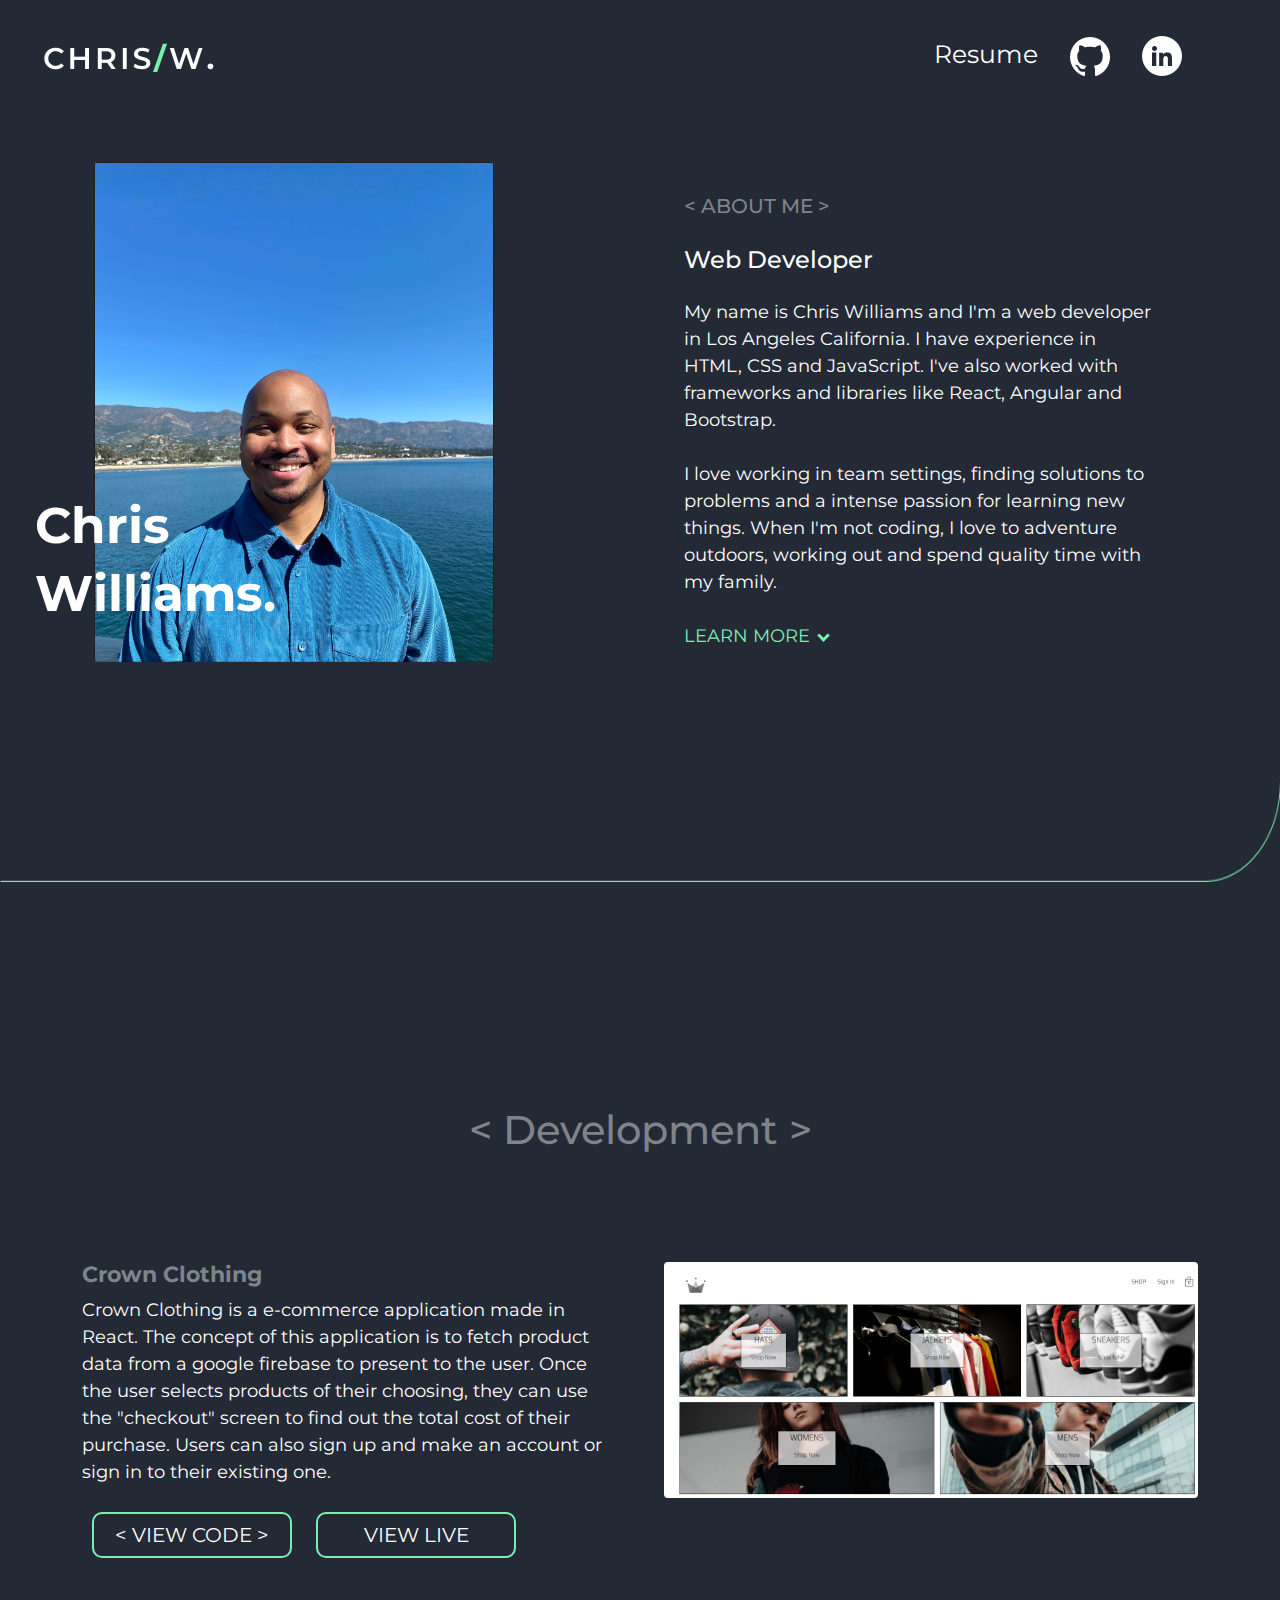
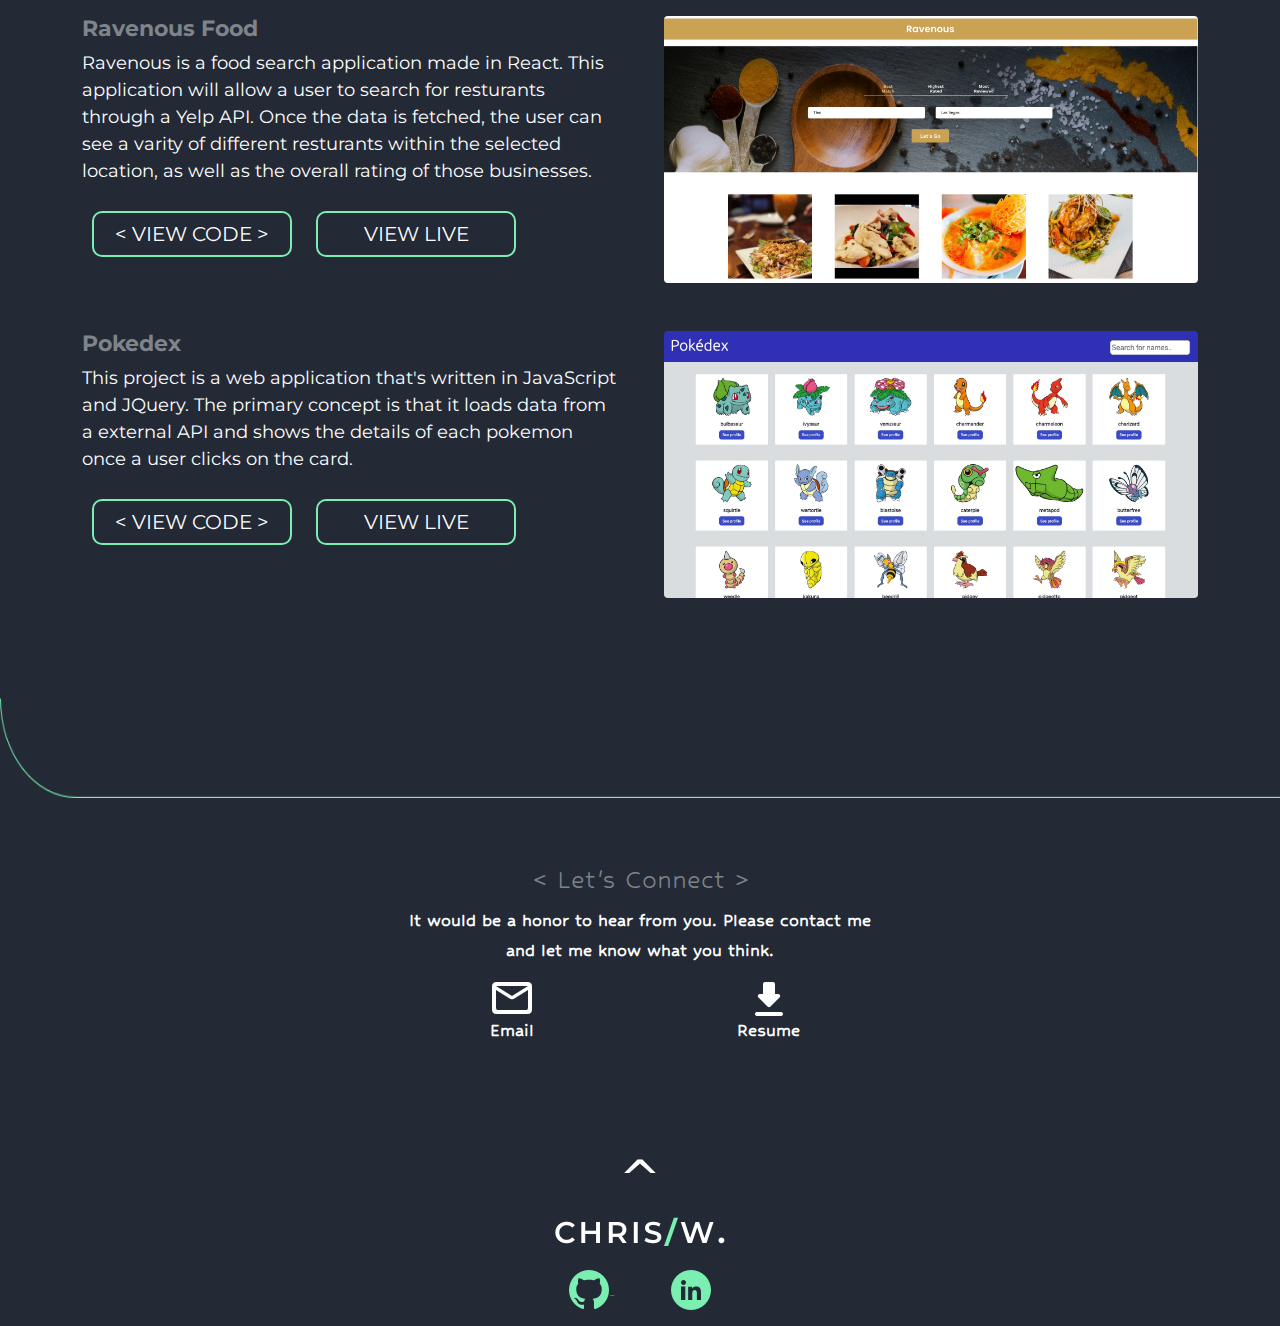
==== index.html @ 5ffc8f74 "fixing the mobile css" ====
<!DOCTYPE html>
<html lang="en">
  <head>
    <meta http-equiv="Content-Type" content="text/html; charset=UTF-8" />
    <!-- Required meta tags -->

    <meta name="viewport" content="width=device-width, initial-scale=1" />

    <!-- Bootstrap CSS -->
    <link
      href="/bootstrap.min.css"
      rel="stylesheet"
      integrity="sha384-EVSTQN3/azprG1Anm3QDgpJLIm9Nao0Yz1ztcQTwFspd3yD65VohhpuuCOmLASjC"
      crossorigin="anonymous"
      type="text/css"
    />
    <link rel="stylesheet" type="text/css" href="/css/style.css" />

    <title>Chris Williams</title>
  </head>
  <body>
    <nav class="navbar top-page">
      <div class="container">
        <a
          class="navbar-brand nav-title"
          href="http://127.0.0.1:5500/index.html#"
        >
          <img src="/utils/images/CHRIS_W..png" alt="" class="nav-icon" />
        </a>

        <ul class="nav justify-content-end" id="about-me">
          <li class="nav-item">
            <a
              class="nav-link active header"
              aria-current="page"
              href="http://127.0.0.1:5500/index.html#"
              >Resume</a
            >
          </li>
          <li class="nav-item">
            <a
              class="nav-link header"
              href="https://github.com/Chriswilliams231"
              target="_blank"
            >
              <img src="./utils/images/git.png" alt="" />
            </a>
          </li>
          <li class="nav-item">
            <a
              class="nav-link header"
              href="https://www.linkedin.com/in/chris-williams-71845920b/"
              target="_blank"
              ><img src="./utils/images/linkedn.png" alt=""
            /></a>
          </li>
        </ul>
      </div>
    </nav>
    <!-- About Me section -->
    <section>
      <div class="container px-4">
        <div class="row gx-4">
          <div class="col">
            <div class="card bg-dark text-white profile">
              <div>
                <h3 class="card-title profile-name">Chris</h3>
                <h3 class="card-text profile-name">Williams.</h3>
              </div>
            </div>
          </div>
          <div class="col">
            <div class="card p-3 about-me">
              <div class="card-body about-descript">
                <h5 class="card-title">
                  <span><</span> ABOUT ME <span>></span>
                </h5>
                <br />
                <h4 class="card-subtitle profession-title">Web Developer</h4>
                <br />
                <p class="card-text body-text">
                  My name is Chris Williams and I'm a web developer in Los
                  Angeles California. I have experience in HTML, CSS and
                  JavaScript. I've also worked with frameworks and libraries
                  like React, Angular and Bootstrap.
                  <br />
                  <br />
                  I love working in team settings, finding solutions to problems
                  and a intense passion for learning new things. When I'm not
                  coding, I love to adventure outdoors, working out and spend
                  quality time with my family.
                  <br />
                  <br />
                  <a href="#development-section" class="card-link"
                    >LEARN MORE <i class="arrow down"></i>
                  </a>
                </p>
              </div>
            </div>
          </div>
        </div>
      </div>
      <div class="curved-line">
        <img
          src="./utils/images/green-curved-line-1.png"
          alt=""
          class="curved-line-img"
        />
      </div>
    </section>
    <br />

    <!-- Development Projects -->
    <section>
      <div class="container overflow-hidden projects">
        <h2 class="development-title" id="development-section">
          <span><</span> Development <span>></span>
        </h2>
        <div class="row gx-5 project-details">
          <div class="col">
            <h5 class="card-title project-title">Crown Clothing</h5>
            <p class="card-text project-text">
              Crown Clothing is a e-commerce application made in React. The
              concept of this application is to fetch product data from a google
              firebase to present to the user. Once the user selects products of
              their choosing, they can use the "checkout" screen to find out the
              total cost of their purchase. Users can also sign up and make an
              account or sign in to their existing one.
            </p>
            <a
              href="https://github.com/Chriswilliams231/clothing-app-react.git"
              target="_blank"
              class="btn project-btn"
              >< VIEW CODE >
            </a>
            <a
              href="https://clothing-by-crwn.netlify.app/"
              target="_blank"
              class="btn project-btn"
              >VIEW LIVE</a
            >
          </div>
          <div class="col project-img">
            <img
              src="./utils/images/crwn-clothing.jpg"
              class="rounded img-fluid project-image"
              alt="crown clothing project"
            />
          </div>
        </div>
        <br />
        <br />
        <div class="row gx-5 project-details">
          <div class="col">
            <h5 class="card-title project-title">Ravenous Food</h5>
            <p class="card-text project-text">
              Ravenous is a food search application made in React. This
              application will allow a user to search for resturants through a
              Yelp API. Once the data is fetched, the user can see a varity of
              different resturants within the selected location, as well as the
              overall rating of those businesses.
            </p>
            <a
              href="https://github.com/Chriswilliams231/ravenous_react_app.git"
              target="_blank"
              class="btn project-btn"
              >< VIEW CODE ></a
            >
            <a
              href="https://ravenous-food.netlify.app/"
              target="_blank"
              class="btn project-btn"
              >VIEW LIVE</a
            >
          </div>
          <div class="col project-image">
            <img
              src="./utils/images/Ravenous-Food.jpg"
              class="rounded img-fluid float-end"
              alt="..."
            />
          </div>
        </div>
        <br />
        <br />
        <div class="row gx-5 project-details">
          <div class="col float-end">
            <h5 class="card-title project-title">Pokedex</h5>
            <p class="card-text project-text">
              This project is a web application that's written in JavaScript and
              JQuery. The primary concept is that it loads data from a external
              API and shows the details of each pokemon once a user clicks on
              the card.
            </p>
            <a
              href="https://github.com/Chriswilliams231/simple-js-app"
              target="_blank"
              class="btn btn-outline-primary project-btn"
              >< VIEW CODE ></a
            >
            <a
              href="https://chriswilliams231.github.io/simple-js-app/"
              target="_blank"
              class="btn project-btn"
              >VIEW LIVE</a
            >
          </div>
          <div class="col project-image">
            <img
              src="./utils/images/Pokedex.v2.jpg"
              class="rounded img-fluid float-end"
              alt="..."
            />
          </div>
        </div>
      </div>
      <div class="curved-line">
        <img
          src="./utils/images/green-curve-line-2.png"
          alt=""
          class="curved-line-img"
        />
      </div>
    </section>
    <!-- The connection section -->
    <section>
      <div class="container p-5 connection">
        <div
          class="card w-50 mx-auto text-center connection-card"
          style="width: 18rem"
        >
          <div class="card-body">
            <h5 class="card-title connect-title">< Let's Connect ></h5>
            <p class="card-text">
              It would be a honor to hear from you. Please contact me and let me
              know what you think.
            </p>
            <div class="row">
              <div class="col">
                <a href="mailto:chriswilliams.web1@gmail.com" class="card-link">
                  <img
                    src="./utils/images/round_mail_outline_black_24dp.png"
                    alt=""
                  />
                </a>
              </div>
              <div class="col">
                <a href="#" class="card-link">
                  <img
                    src="./utils/images/round_download_black_24dp.png"
                    alt=""
                  />
                </a>
              </div>
            </div>
            <div class="row">
              <div class="col connect-text">
                <p>Email</p>
              </div>
              <div class="col connect-text-two">
                <p>Resume</p>
              </div>
            </div>
          </div>
        </div>
      </div>
    </section>
    <!-- Footer section -->
    <footer>
      <div class="container">
        <div class="card mx-auto text-center footer-card" style="width: 18rem">
          <div class="card-body">
            <a href="#about-me" class="card-title footer-title">^</a>
            <br />
            <img src="./utils/images/CHRIS_W..png" alt="" />
            <br />
            <br />
            <a
              href="https://github.com/Chriswilliams231"
              target="_blank"
              class="card-link footer-link"
            >
              <img src="./utils/images/Footer-git.png" alt="" />
            </a>
            <a
              href="https://www.linkedin.com/in/chris-williams/"
              target="_blank"
              class="card-link footer-link"
            >
              <img src="./utils/images/Footer-linkedn.png" alt="" />
            </a>
          </div>
        </div>
      </div>
    </footer>
    <script
      src="/bootstrap.bundle.min.js"
      integrity="sha384-MrcW6ZMFYlzcLA8Nl+NtUVF0sA7MsXsP1UyJoMp4YLEuNSfAP+JcXn/tWtIaxVXM"
      crossorigin="anonymous"
    ></script>
  </body>
</html>
---- css/style.css ----
/* These are the google fonts */
@import url("https://fonts.googleapis.com/css2?family=Hubballi&display=swap");
@import url("https://fonts.googleapis.com/css2?family=Montserrat&display=swap");
body {
  background-color: #232a36;
  overflow-y: scroll;
  scroll-behavior: smooth;
}
.nav-title {
  margin-left: -38px;
}

.top-page {
  margin-top: 20px;
}
.header {
  color: #ffffff;
  font-size: 25px;
  background: none;
  font-family: Montserrat, sans-serif;
}
.header:hover {
  color: #7befb2;
}

.profile {
  height: 500px;
  width: 400px;
  background-image: url("../utils/images/chris_profile.jpg");
  background-size: cover;
  background-repeat: no-repeat;
  margin-top: 70px;
}

.profile-name {
  position: relative;
  top: 260%;
  right: 15%;
  font-size: 50px;
  font-family: Montserrat, sans-serif;
  font-weight: bold;
}

.card-link:hover {
  color: #ffffff;
}

.about-me {
  margin-top: 70px;
  background-color: #232a36;
  font-family: Montserrat, sans-serif;
  border: none;
}
.profession-title {
  color: #ffffff;
}

.arrow {
  border: solid #7befb2;
  border-width: 0 3px 3px 0;
  display: inline-block;
  padding: 3px;
  margin-left: 4px;
  margin-bottom: 2px;
}

.project-image {
  margin-left: auto;
}

.down {
  transform: rotate(45deg);
  -webkit-transform: rotate(45deg);
}

.body-text {
  font-size: 18px;
  color: #ffffff;
}
.curved-line {
  margin-top: 100px;
}
.curved-line-img {
  width: 100%;
  height: 100px;
}
.development-title {
  text-align: center;
  font-size: 40px;
  padding-bottom: 100px;
  font-family: Montserrat, sans-serif;
  color: #7f848b;
}
.about-descript {
  color: #7f848b;
}

.about-descript a {
  text-decoration: none;
  color: #7befb2;
}

.projects {
  margin-top: 200px;
  color: #ffffff;
  font-family: Montserrat, sans-serif;
}
.project-title {
  font-size: 22px;
  font-weight: bold;
  color: #7f848b;
}
.project-text {
  color: #ffffff;
  font-size: 18px;
}
.project-btn {
  width: 200px;
  margin: 10px;
  color: #ffffff;
  border-radius: 10px;
  border: solid 2px #7befb2;
  font-size: 20px;
  font-family: Montserrat, sans-serif;
  transition: 0.4s ease-in-out;
}

a:active,
a:focus {
  outline: 0;
  border: none;
}

.project-btn:hover {
  background-color: #7befb2;
  color: #232a36;
  border: none;
}

.connect-title {
  font-size: 30px;
  color: #7f848b;
}

.connection-card {
  color: #ffffff;
  background-color: #232a36;
  border: none;
  font-family: Hubballi, sans-serif;
  font-size: 20px;
  font-weight: bold;
}

.footer-card {
  background-color: #232a36;
  border: none;
}

.footer-title {
  color: #ffffff;
  font-size: 50px;
  text-decoration: none;
}
.footer-title:hover {
  color: #7befb2;
}

.footer-link {
  padding: 20px;
}

@media (max-width: 767.98px) {
  body {
    margin: auto;
  }
  .nav-icon {
    margin-left: 70%;
  }
  .nav {
    margin: auto;
    margin-top: 10px;
  }
  .profile {
    width: auto;
  }

  .profile-name {
    left: 2%;
  }

  .about-me {
    margin: auto;
    text-align: center;
  }

  .body-text {
    font-size: 15px;
  }
  .project-btn {
    width: 10px;
    font-size: 10px;
  }

  .curved-line {
    display: none;
  }

  .project-title {
    padding: 15px;
    text-align: center;
  }
  .project-details {
    display: flex;
    flex-direction: column-reverse;
  }
  .project-text {
    font-size: 15px;
    padding: 5px;
  }

  .connect-text {
    display: flex;
    align-items: flex-start;
    justify-content: space-between;
  }

  .connect-text-two {
    margin-left: 50%;
    margin-top: -33%;
  }
}
@media (max-width: 991.98px) {
  .nav-title {
    margin-left: -20px;
  }

  .about-me {
    margin-top: 25px;
    font-size: 10px;
  }

  .profile-name {
    top: 260%;
    right: 10%;
  }
  .project-btn {
    width: 130px;
    margin: 5px;
    color: #232a36;
    border-radius: 10px;
    background-color: #7befb2;
    font-size: 13px;
    font-family: Montserrat, sans-serif;
  }
}
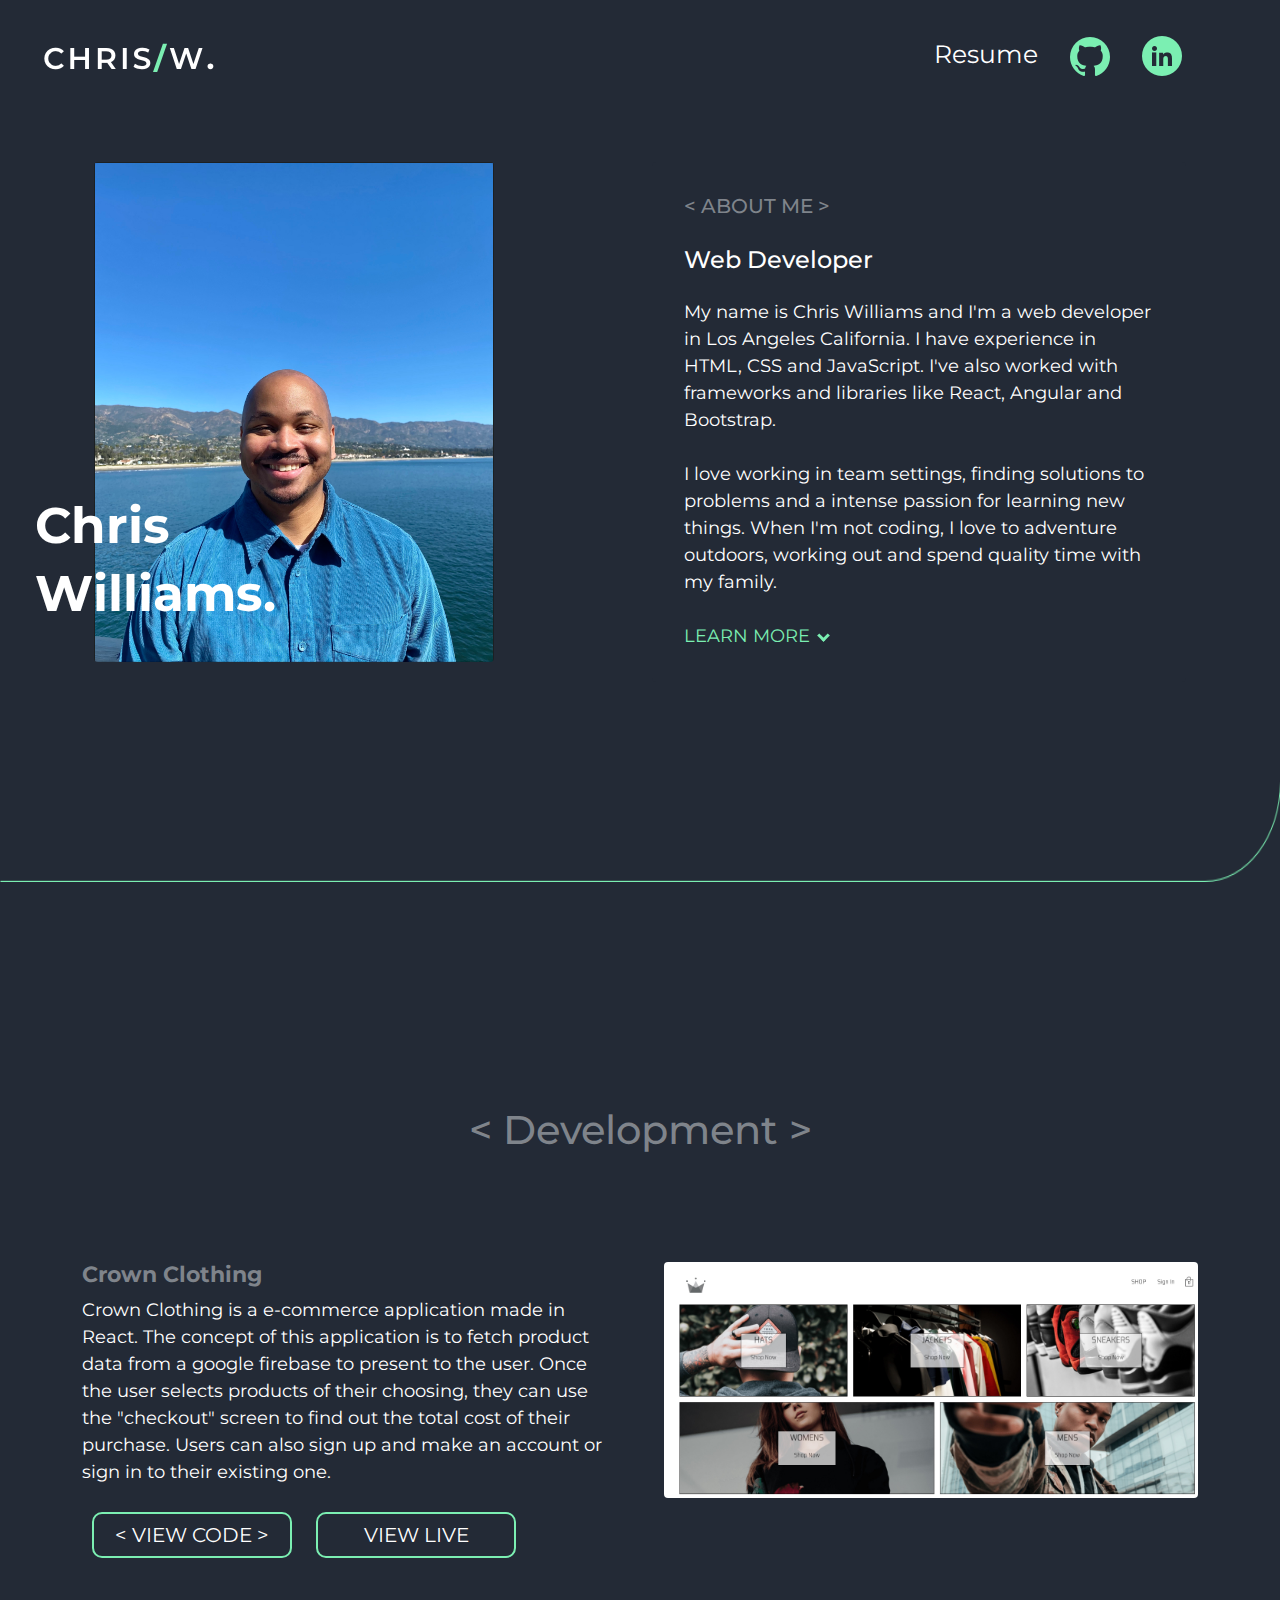
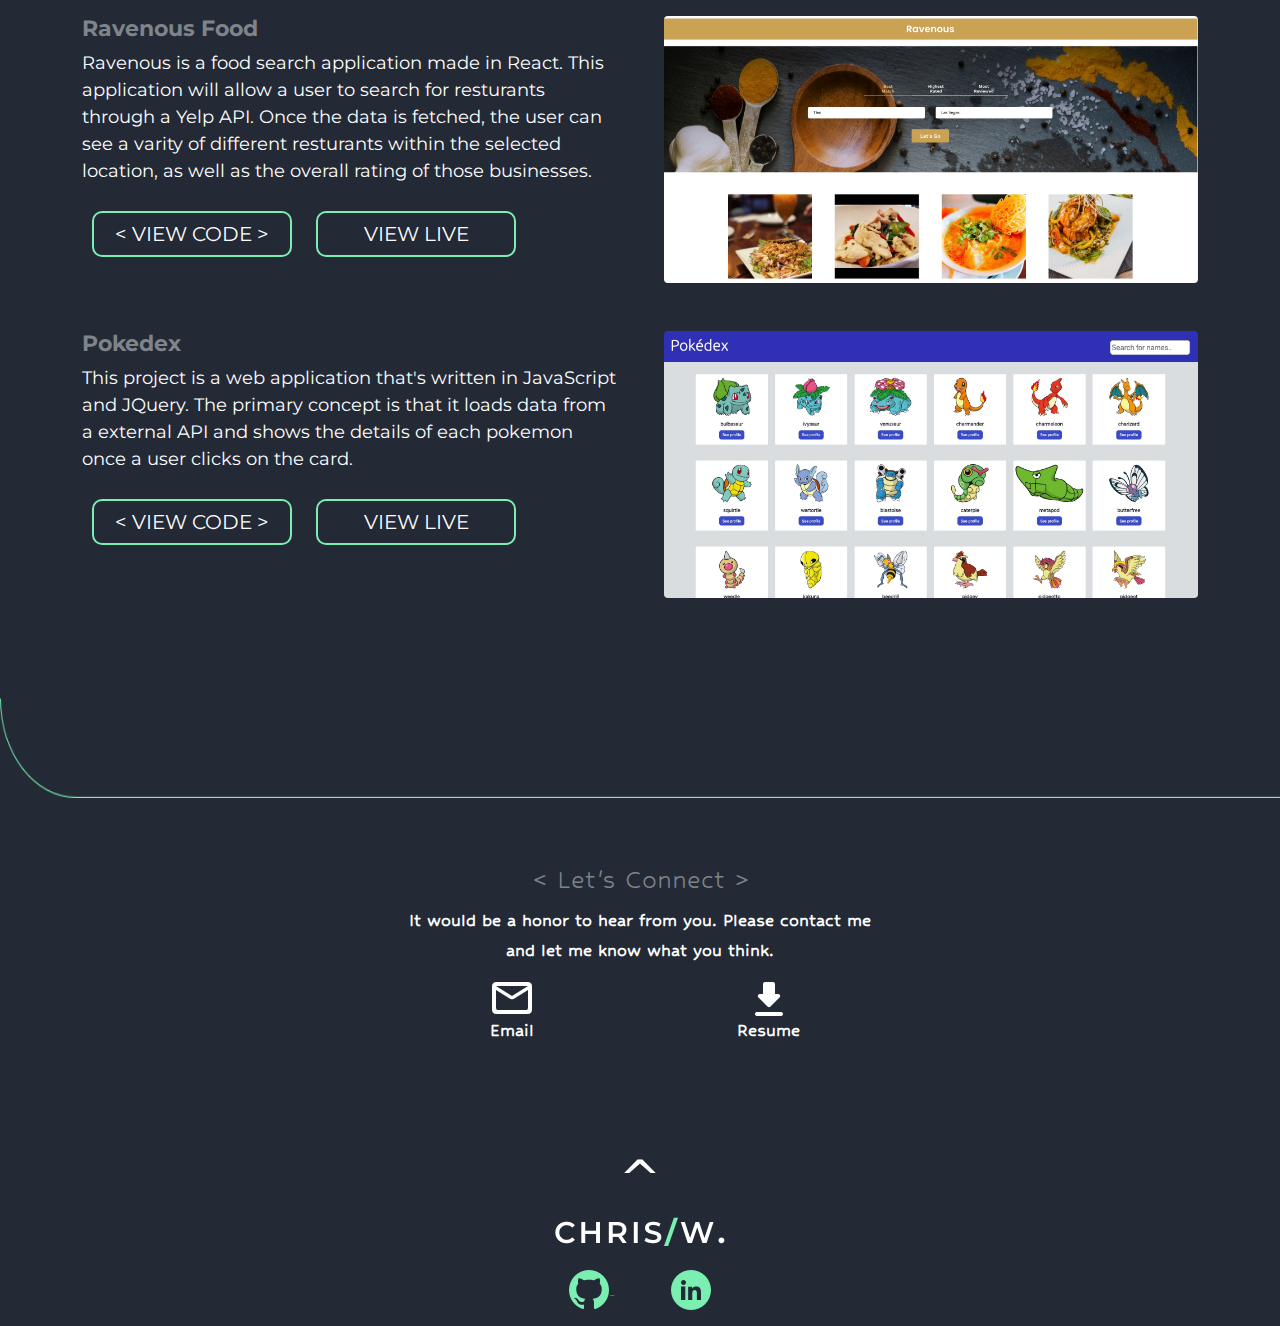
==== commit 1c0824c9: "adding small details" ====
--- a/index.html
+++ b/index.html
@@ -43,7 +43,7 @@
               href="https://github.com/Chriswilliams231"
               target="_blank"
             >
-              <img src="./utils/images/git.png" alt="" />
+              <img src="./utils/images/Footer-git.png" alt="" />
             </a>
           </li>
           <li class="nav-item">
@@ -51,7 +51,7 @@
               class="nav-link header"
               href="https://www.linkedin.com/in/chris-williams-71845920b/"
               target="_blank"
-              ><img src="./utils/images/linkedn.png" alt=""
+              ><img src="./utils/images/Footer-linkedn.png" alt=""
             /></a>
           </li>
         </ul>
@@ -136,7 +136,7 @@
             <a
               href="https://clothing-by-crwn.netlify.app/"
               target="_blank"
-              class="btn project-btn"
+              class="btn project-btn second-btn"
               >VIEW LIVE</a
             >
           </div>
@@ -169,7 +169,7 @@
             <a
               href="https://ravenous-food.netlify.app/"
               target="_blank"
-              class="btn project-btn"
+              class="btn project-btn second-btn"
               >VIEW LIVE</a
             >
           </div>
@@ -195,7 +195,7 @@
             <a
               href="https://github.com/Chriswilliams231/simple-js-app"
               target="_blank"
-              class="btn btn-outline-primary project-btn"
+              class="btn project-btn second-btn"
               >< VIEW CODE ></a
             >
             <a
--- a/css/style.css
+++ b/css/style.css
@@ -197,8 +197,11 @@
     font-size: 15px;
   }
   .project-btn {
-    width: 10px;
-    font-size: 10px;
+    font-size: 20px;
+  }
+
+  .second-btn {
+    float: right;
   }
 
   .curved-line {
@@ -218,10 +221,13 @@
     padding: 5px;
   }
 
+  .connect-title {
+    font-size: 30px;
+  }
   .connect-text {
     display: flex;
     align-items: flex-start;
-    justify-content: space-between;
+    /* justify-content: space-between; */
   }
 
   .connect-text-two {
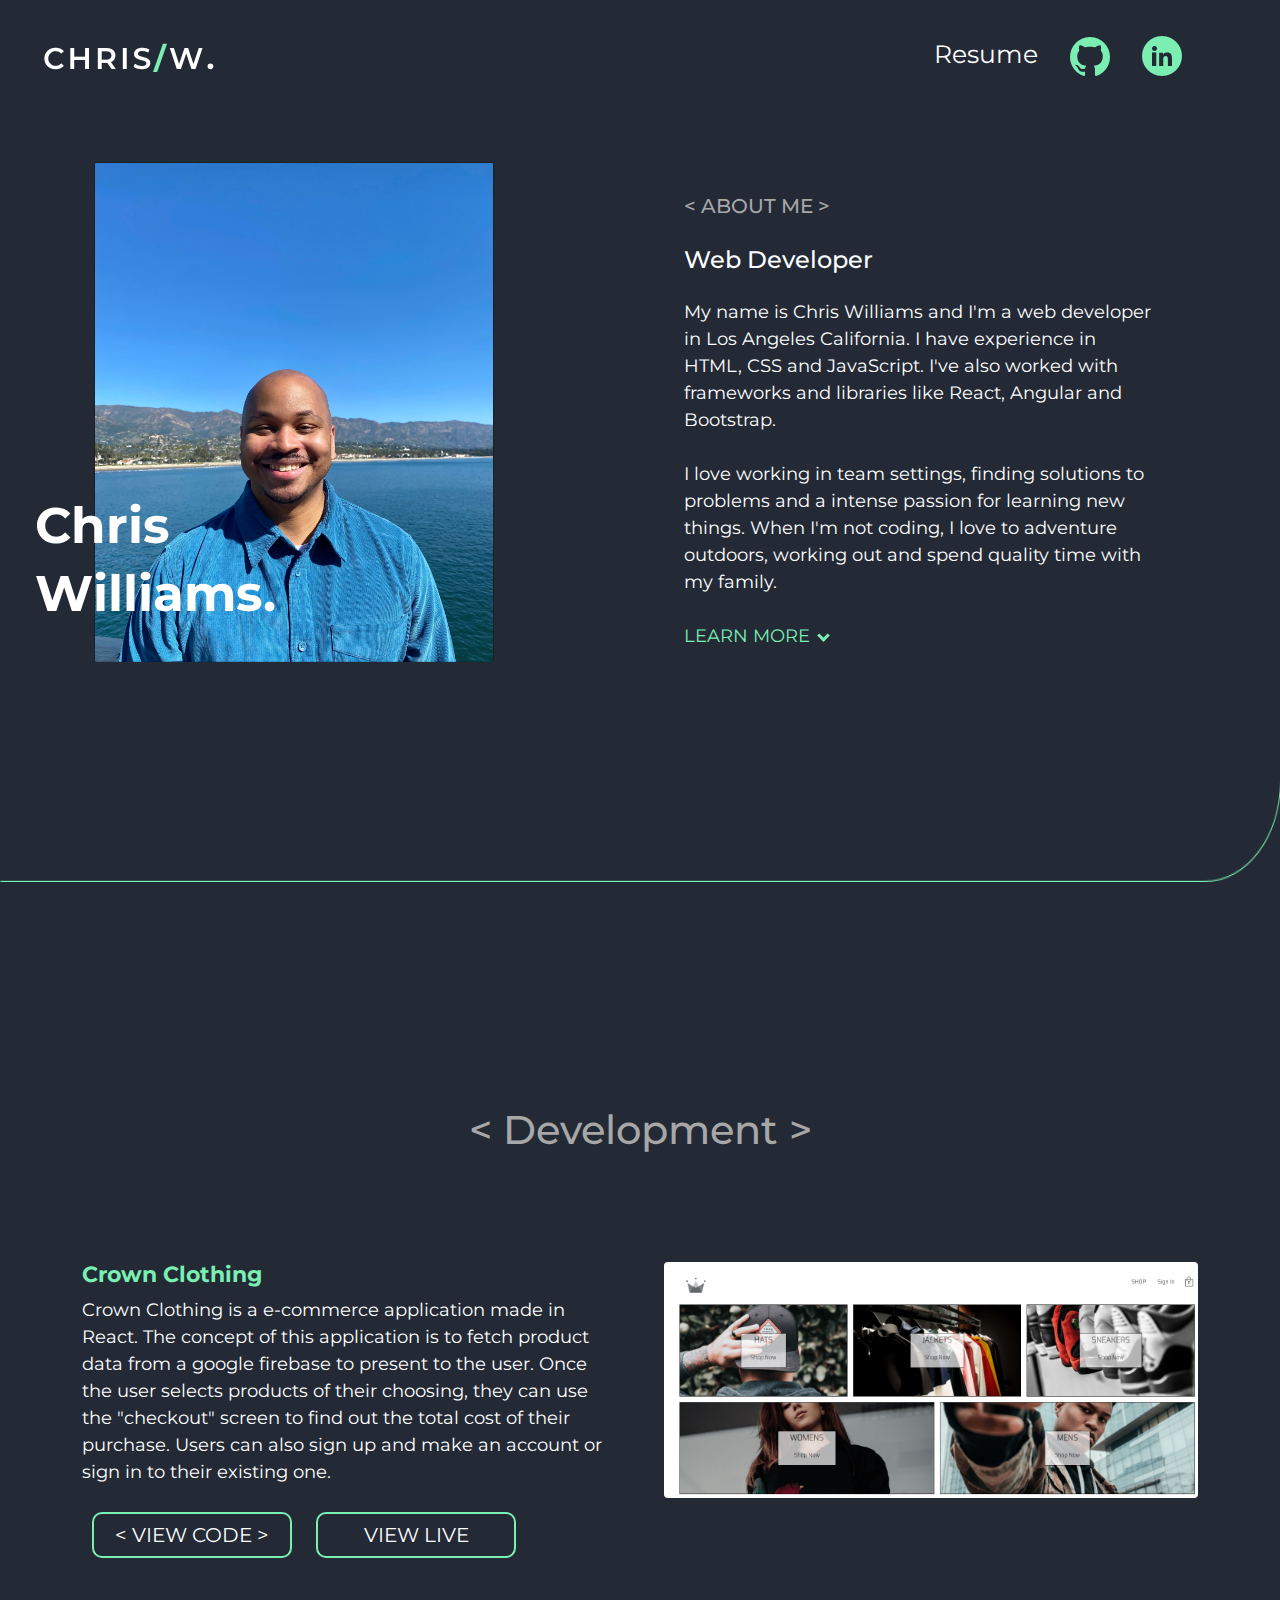
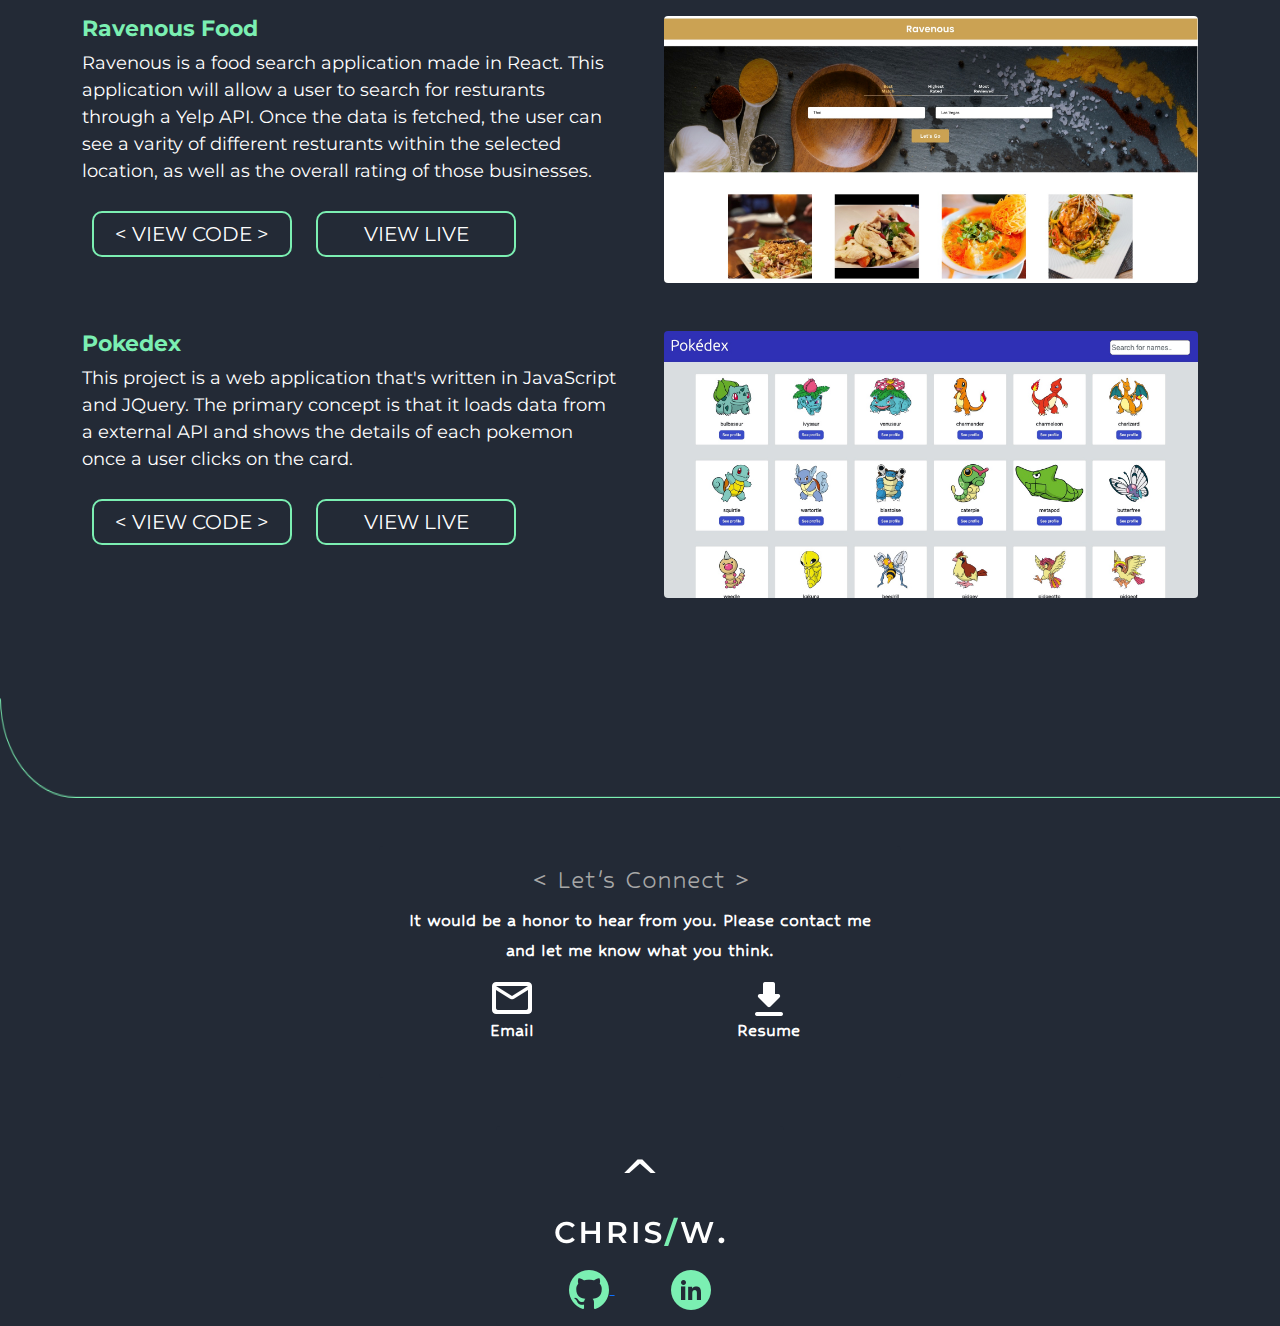
==== commit a0be9baf: "added my resume" ====
--- a/index.html
+++ b/index.html
@@ -17,6 +17,11 @@
     <link rel="stylesheet" type="text/css" href="/css/style.css" />
 
     <title>Chris Williams</title>
+    <link
+      rel="icon"
+      type="image/x-icon"
+      href="/utils/images/CW-Favicon-opt2.png"
+    />
   </head>
   <body>
     <nav class="navbar top-page">
@@ -33,7 +38,8 @@
             <a
               class="nav-link active header"
               aria-current="page"
-              href="http://127.0.0.1:5500/index.html#"
+              href="/utils/resume/Chris_Resume_7.17.22.pdf"
+              target="_blank"
               >Resume</a
             >
           </li>
@@ -245,7 +251,11 @@
                 </a>
               </div>
               <div class="col">
-                <a href="#" class="card-link">
+                <a
+                  href="/utils/resume/Chris_Resume_7.17.22.pdf"
+                  target="_blank"
+                  class="card-link"
+                >
                   <img
                     src="./utils/images/round_download_black_24dp.png"
                     alt=""
--- a/css/style.css
+++ b/css/style.css
@@ -89,10 +89,10 @@
   font-size: 40px;
   padding-bottom: 100px;
   font-family: Montserrat, sans-serif;
-  color: #7f848b;
+  color: #a7a7a7;
 }
 .about-descript {
-  color: #7f848b;
+  color: #a7a7a7;
 }
 
 .about-descript a {
@@ -108,7 +108,7 @@
 .project-title {
   font-size: 22px;
   font-weight: bold;
-  color: #7f848b;
+  color: #7befb2;
 }
 .project-text {
   color: #ffffff;
@@ -139,7 +139,7 @@
 
 .connect-title {
   font-size: 30px;
-  color: #7f848b;
+  color: #a7a7a7;
 }
 
 .connection-card {
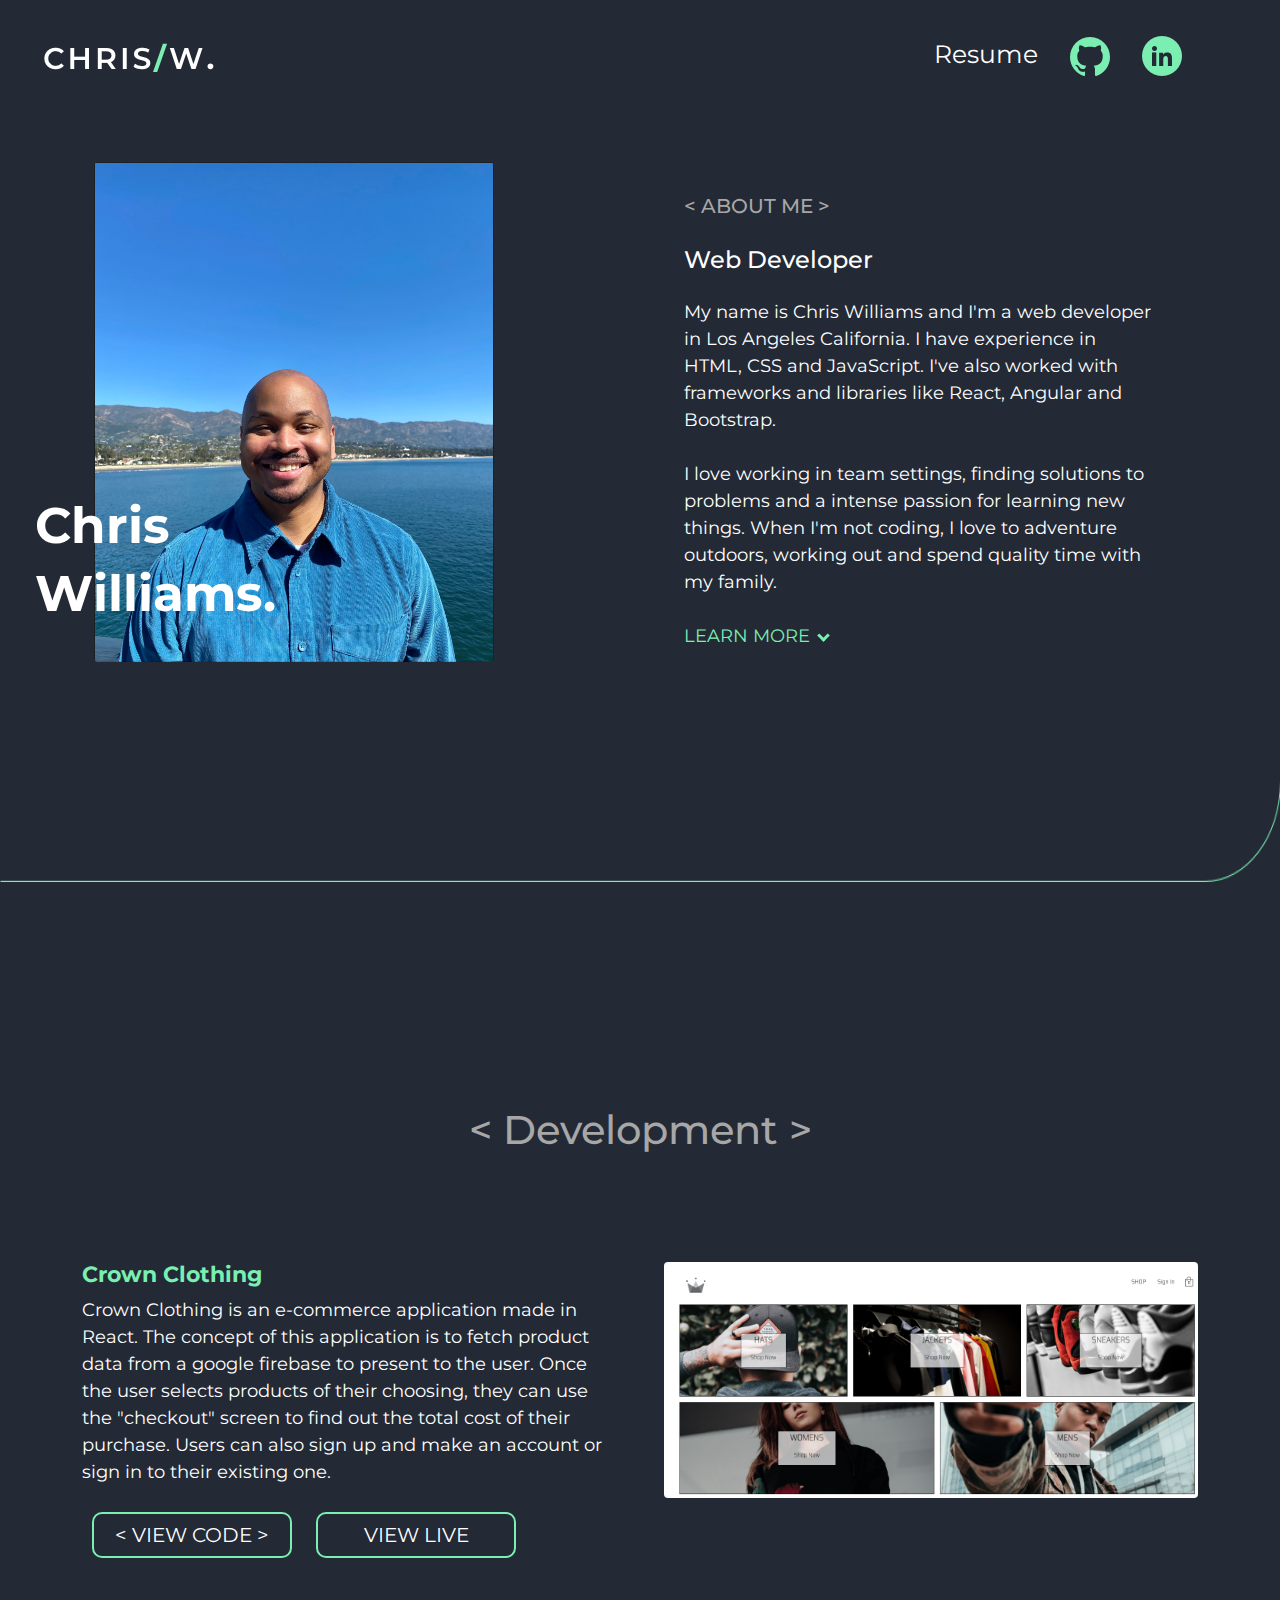
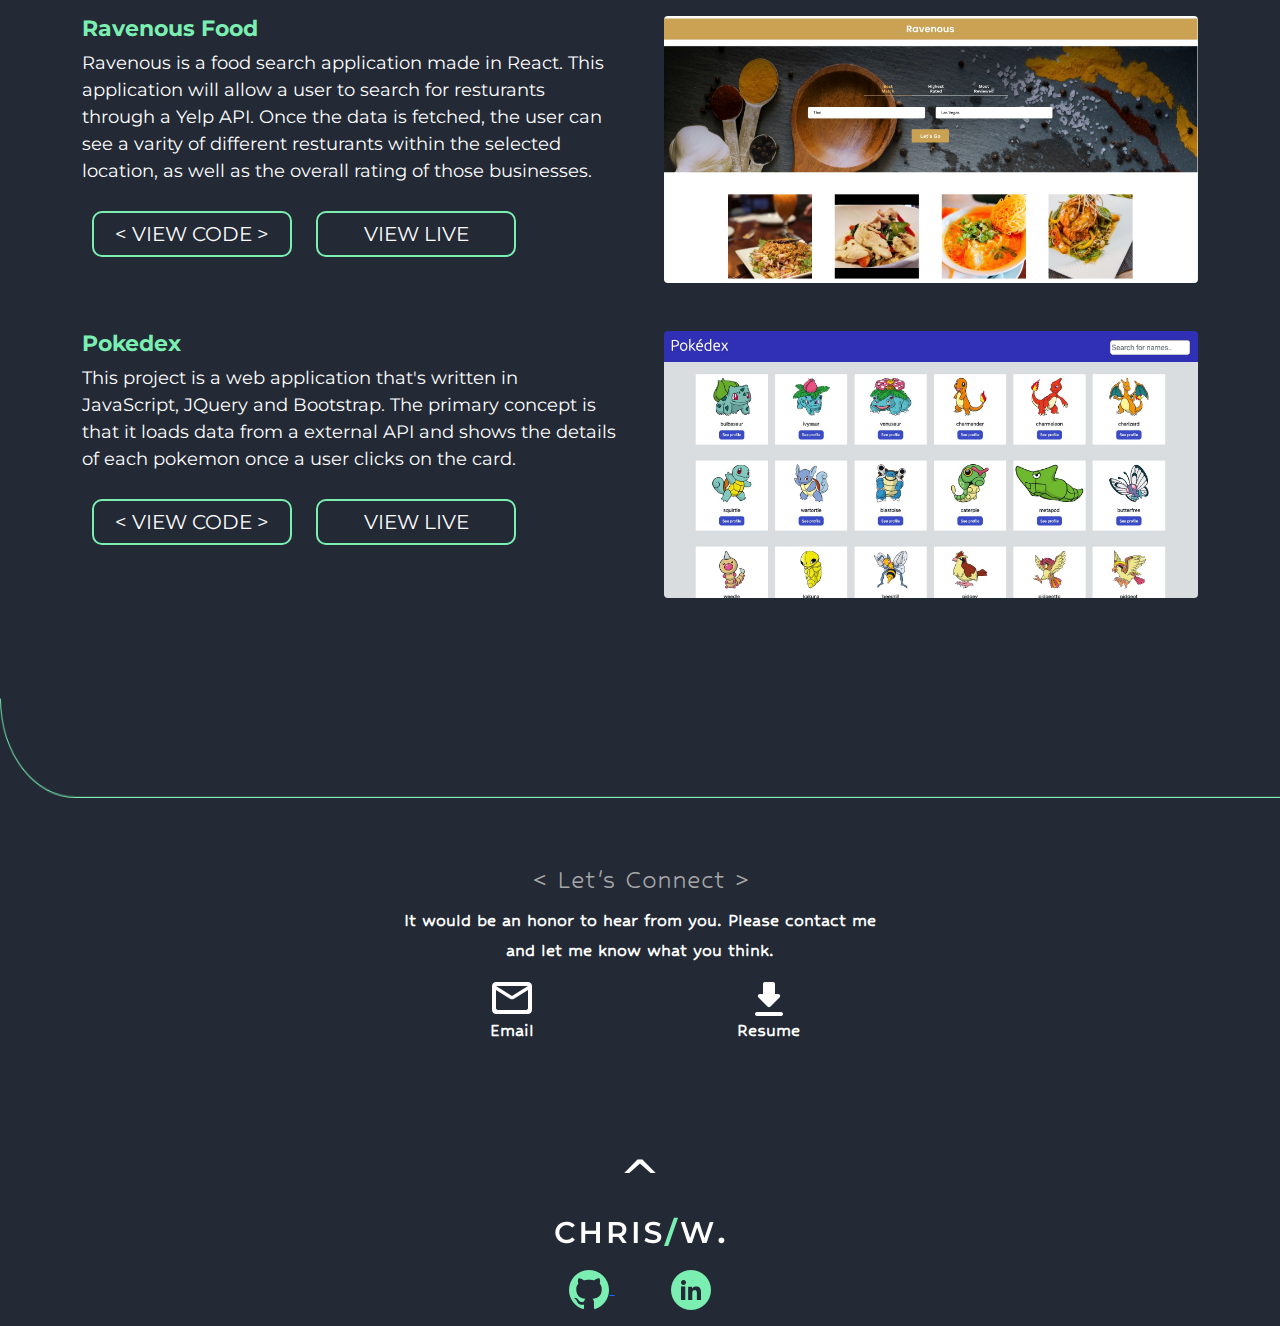
==== commit 273d3cec: "making small changes" ====
--- a/index.html
+++ b/index.html
@@ -126,7 +126,7 @@
           <div class="col">
             <h5 class="card-title project-title">Crown Clothing</h5>
             <p class="card-text project-text">
-              Crown Clothing is a e-commerce application made in React. The
+              Crown Clothing is an e-commerce application made in React. The
               concept of this application is to fetch product data from a google
               firebase to present to the user. Once the user selects products of
               their choosing, they can use the "checkout" screen to find out the
@@ -193,21 +193,21 @@
           <div class="col float-end">
             <h5 class="card-title project-title">Pokedex</h5>
             <p class="card-text project-text">
-              This project is a web application that's written in JavaScript and
-              JQuery. The primary concept is that it loads data from a external
-              API and shows the details of each pokemon once a user clicks on
-              the card.
+              This project is a web application that's written in JavaScript,
+              JQuery and Bootstrap. The primary concept is that it loads data
+              from a external API and shows the details of each pokemon once a
+              user clicks on the card.
             </p>
             <a
               href="https://github.com/Chriswilliams231/simple-js-app"
               target="_blank"
+              class="btn project-btn"
+              >< VIEW CODE ></a
+            >
+            <a
+              href="https://chriswilliams231.github.io/simple-js-app/"
+              target="_blank"
               class="btn project-btn second-btn"
-              >< VIEW CODE ></a
-            >
-            <a
-              href="https://chriswilliams231.github.io/simple-js-app/"
-              target="_blank"
-              class="btn project-btn"
               >VIEW LIVE</a
             >
           </div>
@@ -238,8 +238,8 @@
           <div class="card-body">
             <h5 class="card-title connect-title">< Let's Connect ></h5>
             <p class="card-text">
-              It would be a honor to hear from you. Please contact me and let me
-              know what you think.
+              It would be an honor to hear from you. Please contact me and let
+              me know what you think.
             </p>
             <div class="row">
               <div class="col">
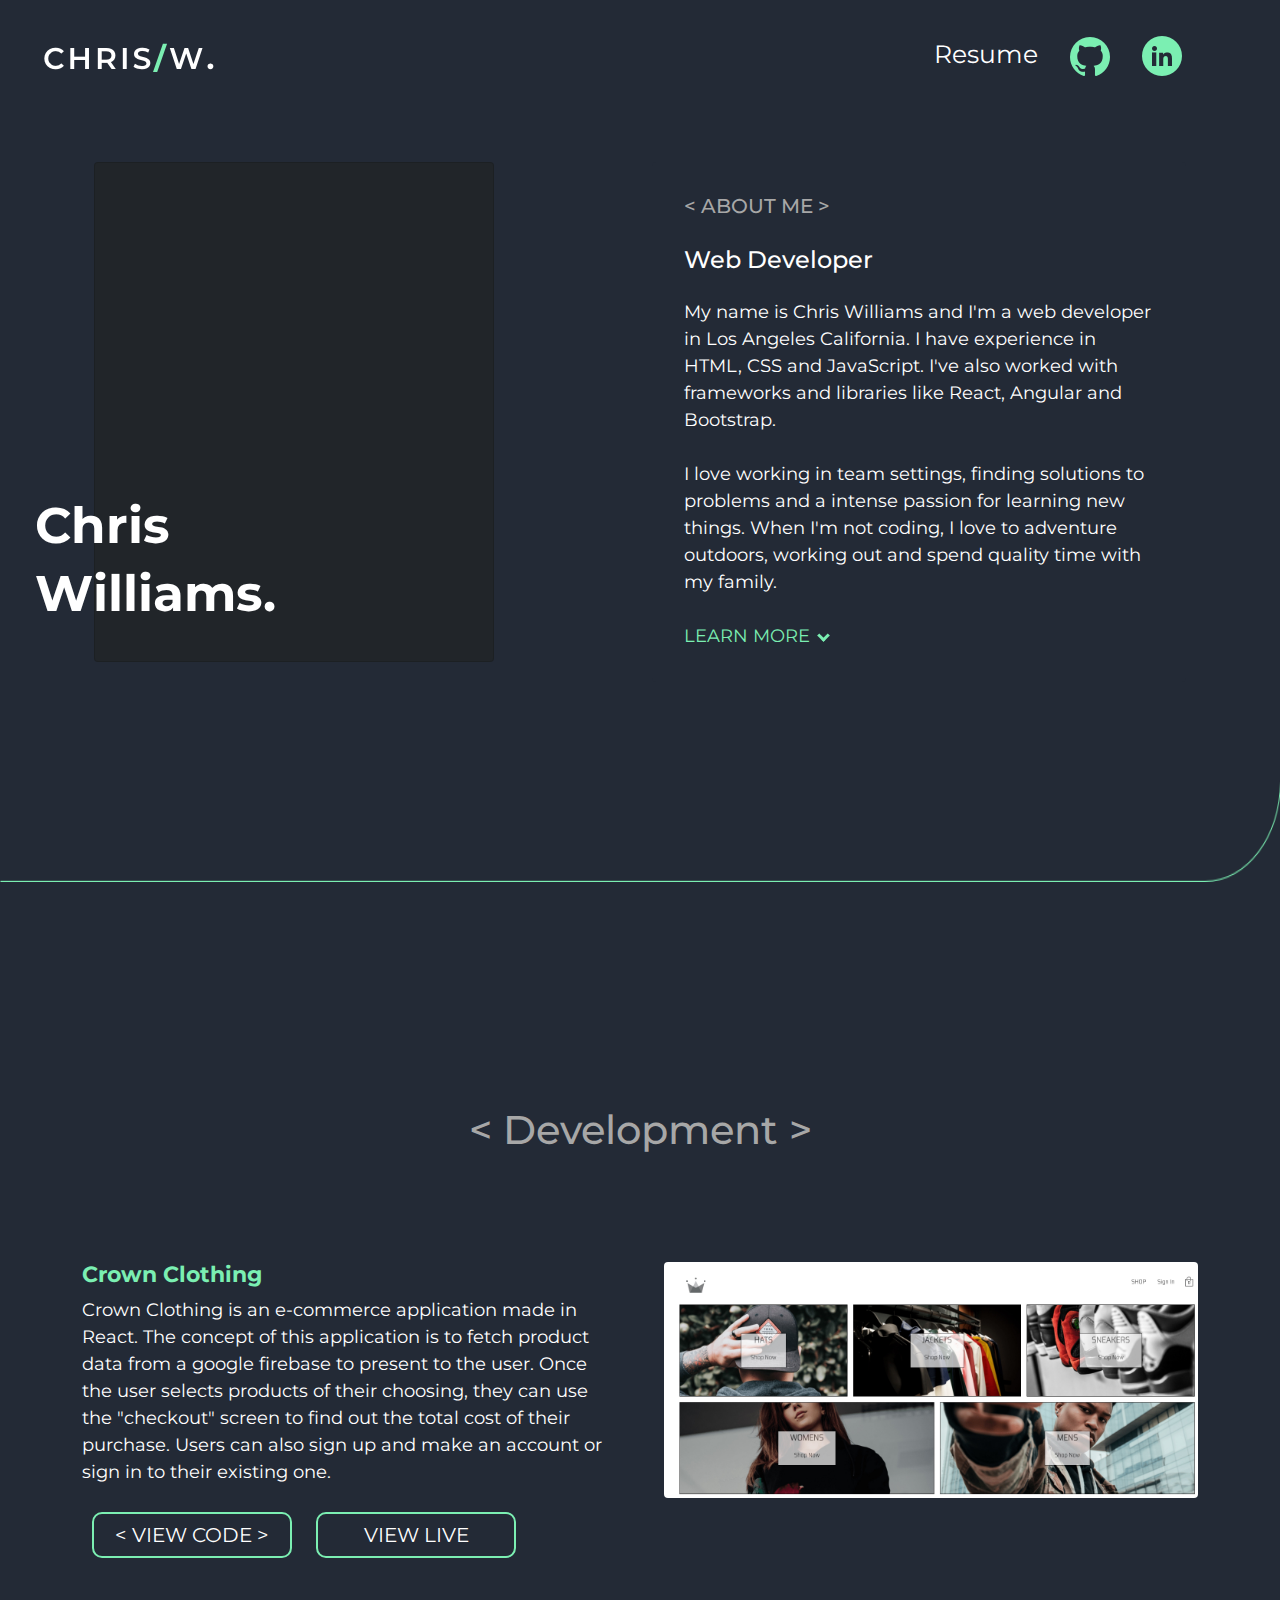
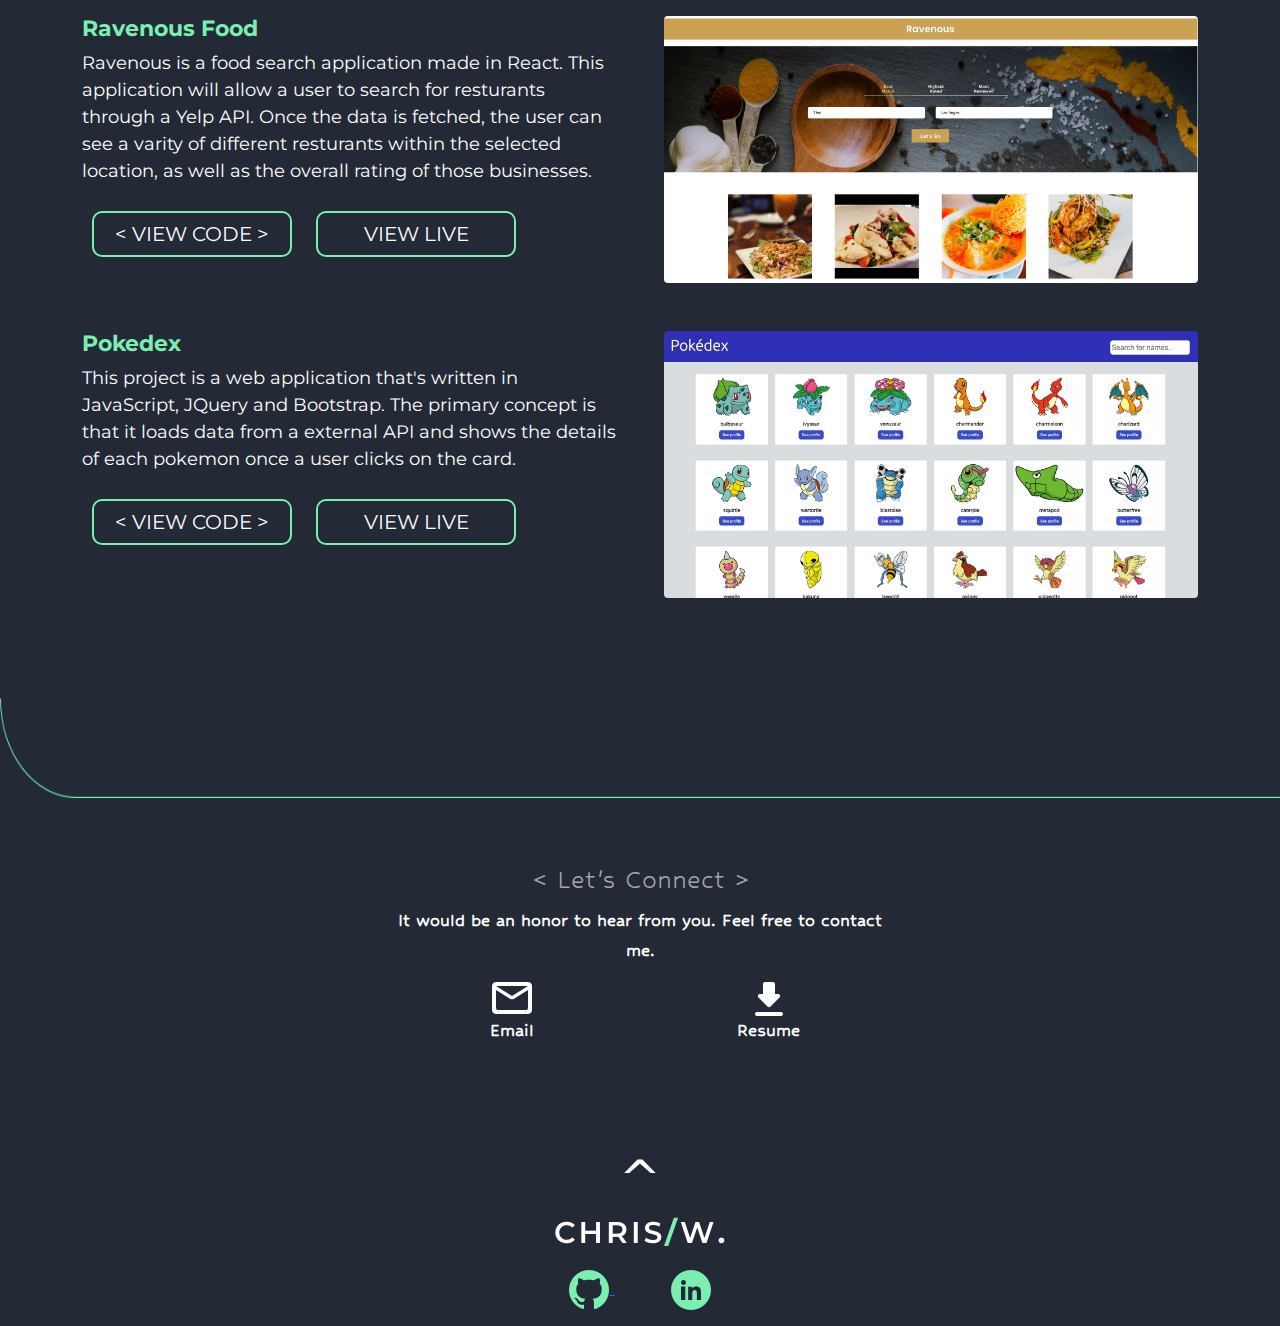
==== commit 336f0432: "made a small change to the footer" ====
--- a/index.html
+++ b/index.html
@@ -38,7 +38,7 @@
             <a
               class="nav-link active header"
               aria-current="page"
-              href="/utils/resume/Chris_Resume_7.17.22.pdf"
+              href="/utils/resume/Chris_Williams_Resume.pdf"
               target="_blank"
               >Resume</a
             >
@@ -238,8 +238,7 @@
           <div class="card-body">
             <h5 class="card-title connect-title">< Let's Connect ></h5>
             <p class="card-text">
-              It would be an honor to hear from you. Please contact me and let
-              me know what you think.
+              It would be an honor to hear from you. Feel free to contact me.
             </p>
             <div class="row">
               <div class="col">
@@ -252,7 +251,7 @@
               </div>
               <div class="col">
                 <a
-                  href="/utils/resume/Chris_Resume_7.17.22.pdf"
+                  href="/utils/resume/Chris_Williams_Resume.pdf"
                   target="_blank"
                   class="card-link"
                 >
--- a/css/style.css
+++ b/css/style.css
@@ -26,7 +26,7 @@
 .profile {
   height: 500px;
   width: 400px;
-  background-image: url("../utils/images/chris_profile.jpg");
+  background-image: url("../utils/images/ChrisWilliams.jpg");
   background-size: cover;
   background-repeat: no-repeat;
   margin-top: 70px;
